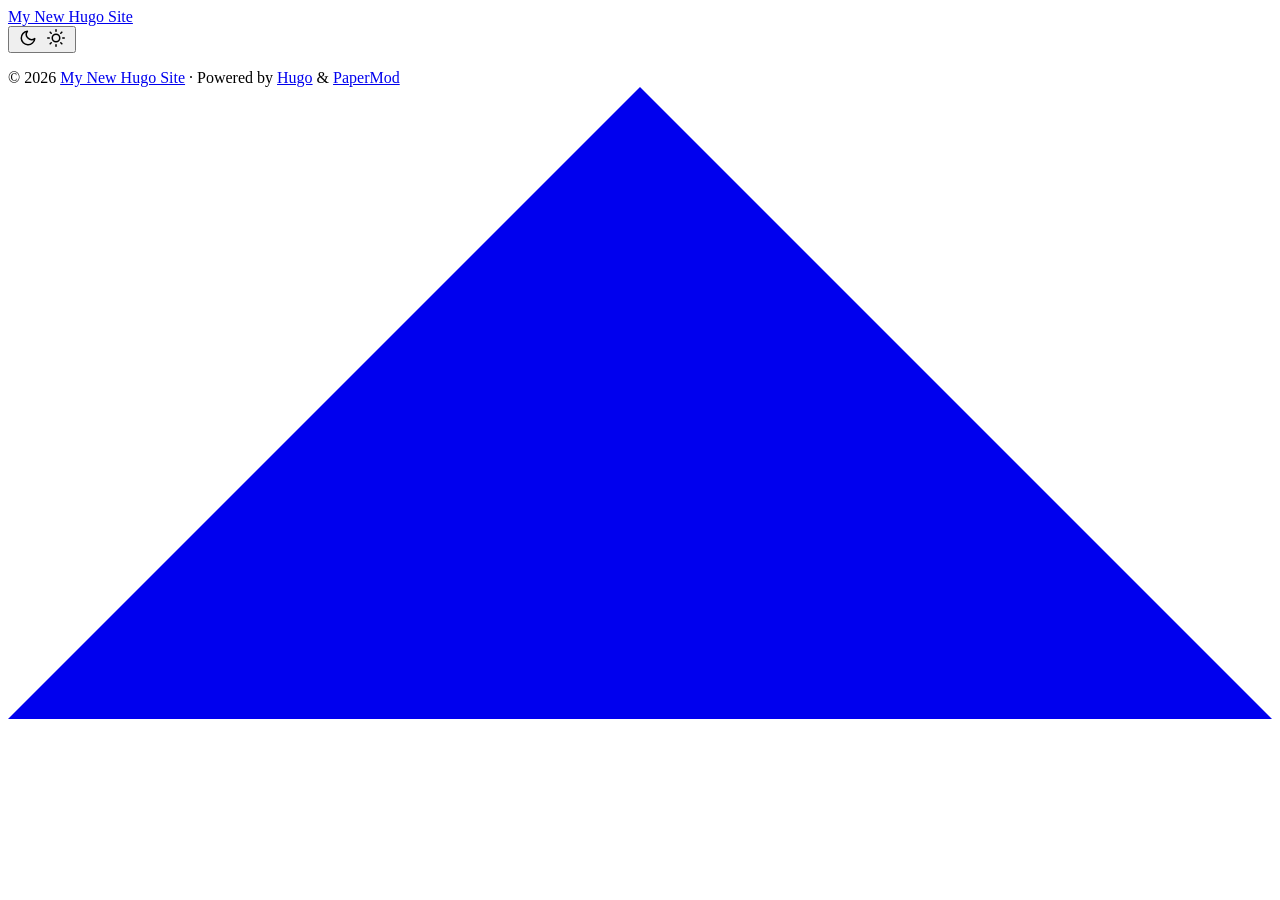
==== public/index.html @ 01aa838e "Initialization of blog" ====
<!DOCTYPE html>
<html lang="en" dir="auto" data-theme="auto">

<head>
	<meta name="generator" content="Hugo 0.154.2"><script src="/livereload.js?mindelay=10&amp;v=2&amp;port=1313&amp;path=livereload" data-no-instant defer></script><meta charset="utf-8">
<meta http-equiv="X-UA-Compatible" content="IE=edge">
<meta name="viewport" content="width=device-width, initial-scale=1, shrink-to-fit=no">
<meta name="robots" content="noindex, nofollow">
<title>My New Hugo Site</title>

<meta name="description" content="">
<meta name="author" content="">
<link rel="canonical" href="http://localhost:1313/">
<link crossorigin="anonymous" href="/assets/css/stylesheet.343cc480b9ffc8f04ccbe5e968ad674880cab773ec19905e93033065c1e7a804.css" integrity="sha256-NDzEgLn/yPBMy&#43;XpaK1nSIDKt3PsGZBekwMwZcHnqAQ=" rel="preload stylesheet" as="style">
<link rel="icon" href="http://localhost:1313/favicon.ico">
<link rel="icon" type="image/png" sizes="16x16" href="http://localhost:1313/favicon-16x16.png">
<link rel="icon" type="image/png" sizes="32x32" href="http://localhost:1313/favicon-32x32.png">
<link rel="apple-touch-icon" href="http://localhost:1313/apple-touch-icon.png">
<link rel="mask-icon" href="http://localhost:1313/safari-pinned-tab.svg">
<meta name="theme-color" content="#2e2e33">
<meta name="msapplication-TileColor" content="#2e2e33">
<link rel="alternate" type="application/rss+xml" href="http://localhost:1313/index.xml" title="rss">
<link rel="alternate" hreflang="en" href="http://localhost:1313/">
<noscript>
    <style>
        #theme-toggle,
        .top-link {
            display: none;
        }

    </style>
    <style>
        @media (prefers-color-scheme: dark) {
            :root {
                --theme: rgb(29, 30, 32);
                --entry: rgb(46, 46, 51);
                --primary: rgb(218, 218, 219);
                --secondary: rgb(155, 156, 157);
                --tertiary: rgb(65, 66, 68);
                --content: rgb(196, 196, 197);
                --code-block-bg: rgb(46, 46, 51);
                --code-bg: rgb(55, 56, 62);
                --border: rgb(51, 51, 51);
                color-scheme: dark;
            }

            .list {
                background: var(--theme);
            }

            .toc {
                background: var(--entry);
            }
        }

        @media (prefers-color-scheme: light) {
            .list::-webkit-scrollbar-thumb {
                border-color: var(--code-bg);
            }
        }

    </style>
</noscript>
<script>
    if (localStorage.getItem("pref-theme") === "dark") {
        document.querySelector("html").dataset.theme = 'dark';
    } else if (localStorage.getItem("pref-theme") === "light") {
       document.querySelector("html").dataset.theme = 'light';
    } else if (window.matchMedia('(prefers-color-scheme: dark)').matches) {
        document.querySelector("html").dataset.theme = 'dark';
    } else {
        document.querySelector("html").dataset.theme = 'light';
    }

</script>
</head>
<body class="list" id="top">
    <header class="header">
    <nav class="nav">
        <div class="logo">
            <a href="http://localhost:1313/" accesskey="h" title="My New Hugo Site (Alt + H)">My New Hugo Site</a>
            <div class="logo-switches">
                <button id="theme-toggle" accesskey="t" title="(Alt + T)" aria-label="Toggle theme">
                    <svg id="moon" xmlns="http://www.w3.org/2000/svg" width="24" height="18" viewBox="0 0 24 24"
                        fill="none" stroke="currentColor" stroke-width="2" stroke-linecap="round"
                        stroke-linejoin="round">
                        <path d="M21 12.79A9 9 0 1 1 11.21 3 7 7 0 0 0 21 12.79z"></path>
                    </svg>
                    <svg id="sun" xmlns="http://www.w3.org/2000/svg" width="24" height="18" viewBox="0 0 24 24"
                        fill="none" stroke="currentColor" stroke-width="2" stroke-linecap="round"
                        stroke-linejoin="round">
                        <circle cx="12" cy="12" r="5"></circle>
                        <line x1="12" y1="1" x2="12" y2="3"></line>
                        <line x1="12" y1="21" x2="12" y2="23"></line>
                        <line x1="4.22" y1="4.22" x2="5.64" y2="5.64"></line>
                        <line x1="18.36" y1="18.36" x2="19.78" y2="19.78"></line>
                        <line x1="1" y1="12" x2="3" y2="12"></line>
                        <line x1="21" y1="12" x2="23" y2="12"></line>
                        <line x1="4.22" y1="19.78" x2="5.64" y2="18.36"></line>
                        <line x1="18.36" y1="5.64" x2="19.78" y2="4.22"></line>
                    </svg>
                </button>
            </div>
        </div>
        <ul id="menu">
        </ul>
    </nav>
</header>
<main class="main"> 
    </main>
    
<footer class="footer">
        <span>&copy; 2026 <a href="http://localhost:1313/">My New Hugo Site</a></span> · 

    <span>
        Powered by
        <a href="https://gohugo.io/" rel="noopener noreferrer" target="_blank">Hugo</a> &
        <a href="https://github.com/adityatelange/hugo-PaperMod/" rel="noopener" target="_blank">PaperMod</a>
    </span>
</footer>
<a href="#top" aria-label="go to top" title="Go to Top (Alt + G)" class="top-link" id="top-link" accesskey="g">
    <svg xmlns="http://www.w3.org/2000/svg" viewBox="0 0 12 6" fill="currentColor">
        <path d="M12 6H0l6-6z" />
    </svg>
</a>

<script>
    let menu = document.getElementById('menu');
    if (menu) {
        
        const scrollPosition = localStorage.getItem("menu-scroll-position");
        if (scrollPosition) {
            menu.scrollLeft = parseInt(scrollPosition, 10);
        }
        
        menu.onscroll = function () {
            localStorage.setItem("menu-scroll-position", menu.scrollLeft);
        }
    }

    document.querySelectorAll('a[href^="#"]').forEach(anchor => {
        anchor.addEventListener("click", function (e) {
            e.preventDefault();
            var id = this.getAttribute("href").substr(1);
            if (!window.matchMedia('(prefers-reduced-motion: reduce)').matches) {
                document.querySelector(`[id='${decodeURIComponent(id)}']`).scrollIntoView({
                    behavior: "smooth"
                });
            } else {
                document.querySelector(`[id='${decodeURIComponent(id)}']`).scrollIntoView();
            }
            if (id === "top") {
                history.replaceState(null, null, " ");
            } else {
                history.pushState(null, null, `#${id}`);
            }
        });
    });

</script>
<script>
    var mybutton = document.getElementById("top-link");
    window.onscroll = function () {
        if (document.body.scrollTop > 800 || document.documentElement.scrollTop > 800) {
            mybutton.style.visibility = "visible";
            mybutton.style.opacity = "1";
        } else {
            mybutton.style.visibility = "hidden";
            mybutton.style.opacity = "0";
        }
    };

</script>
<script>
    document.getElementById("theme-toggle").addEventListener("click", () => {
        const html = document.querySelector("html");
        if (html.dataset.theme === "dark") {
            html.dataset.theme = 'light';
            localStorage.setItem("pref-theme", 'light');
        } else {
            html.dataset.theme = 'dark';
            localStorage.setItem("pref-theme", 'dark');
        }
    })

</script>
</body>

</html>
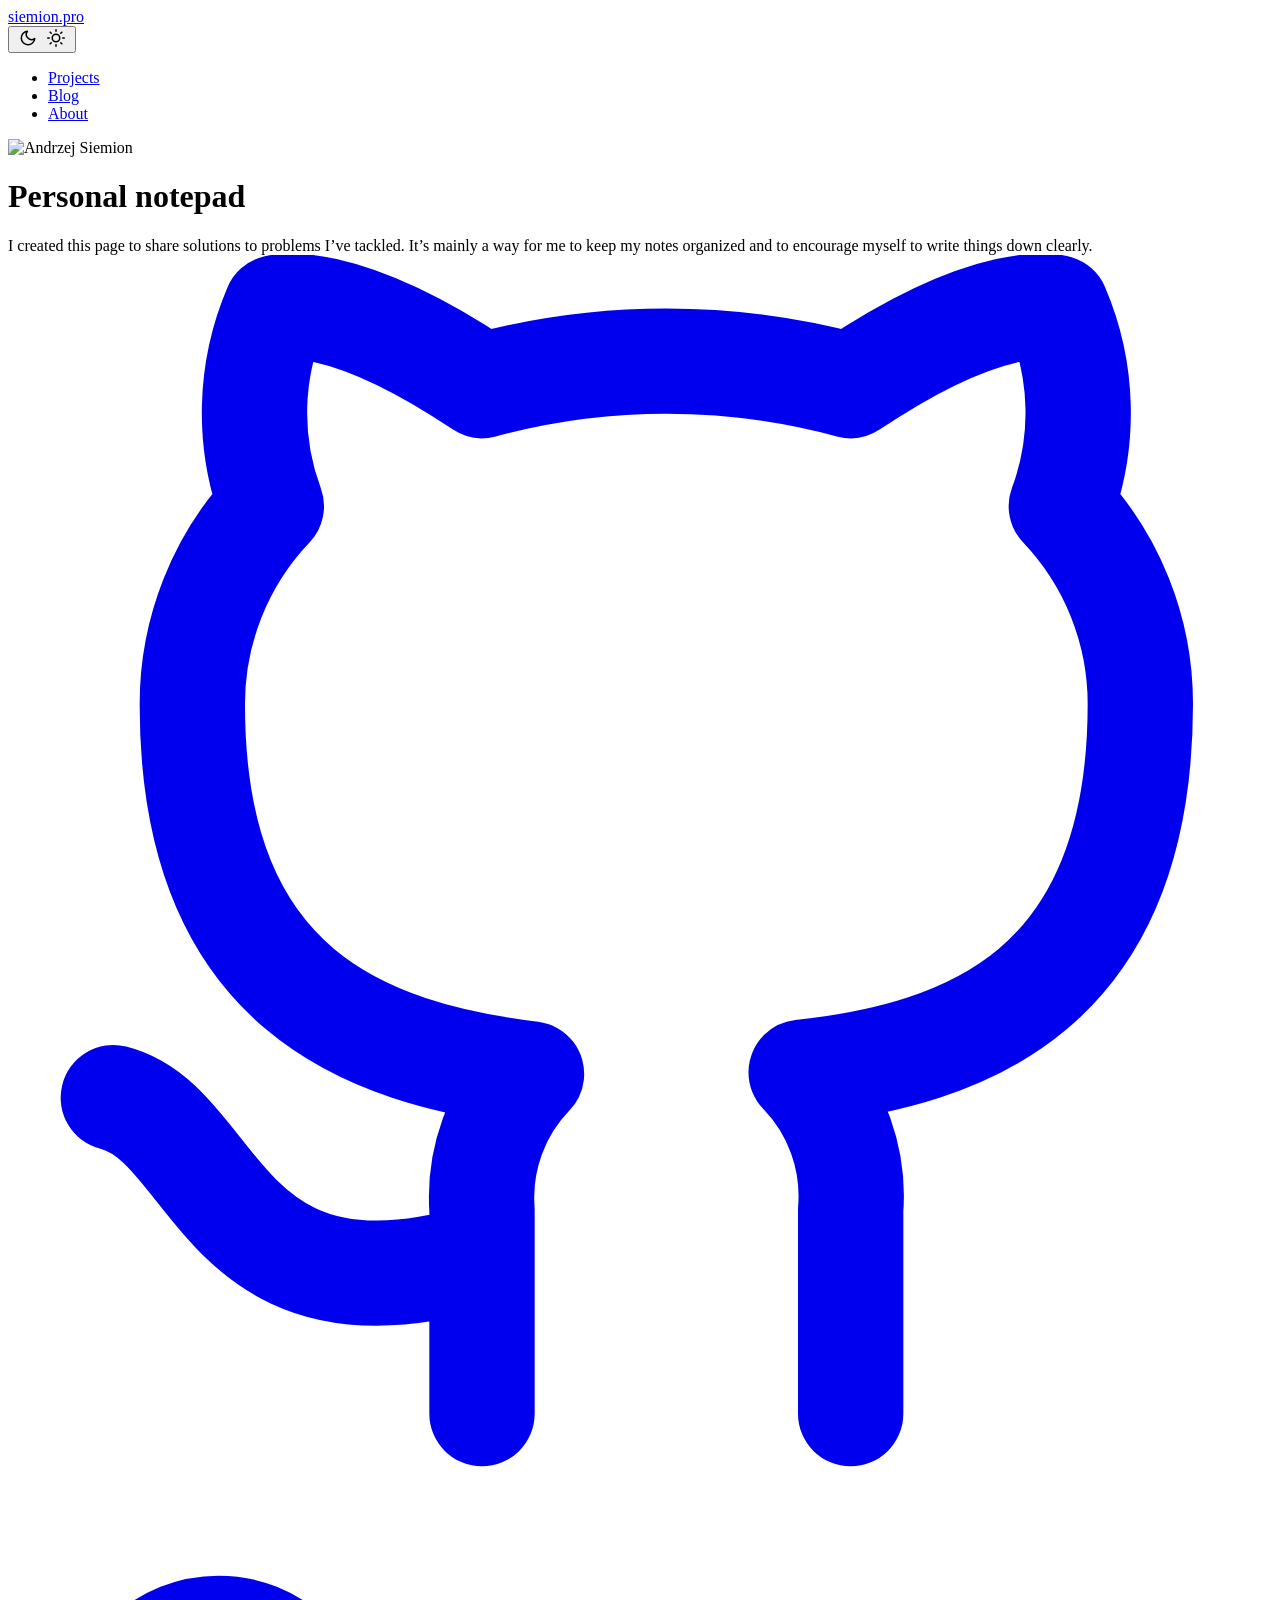
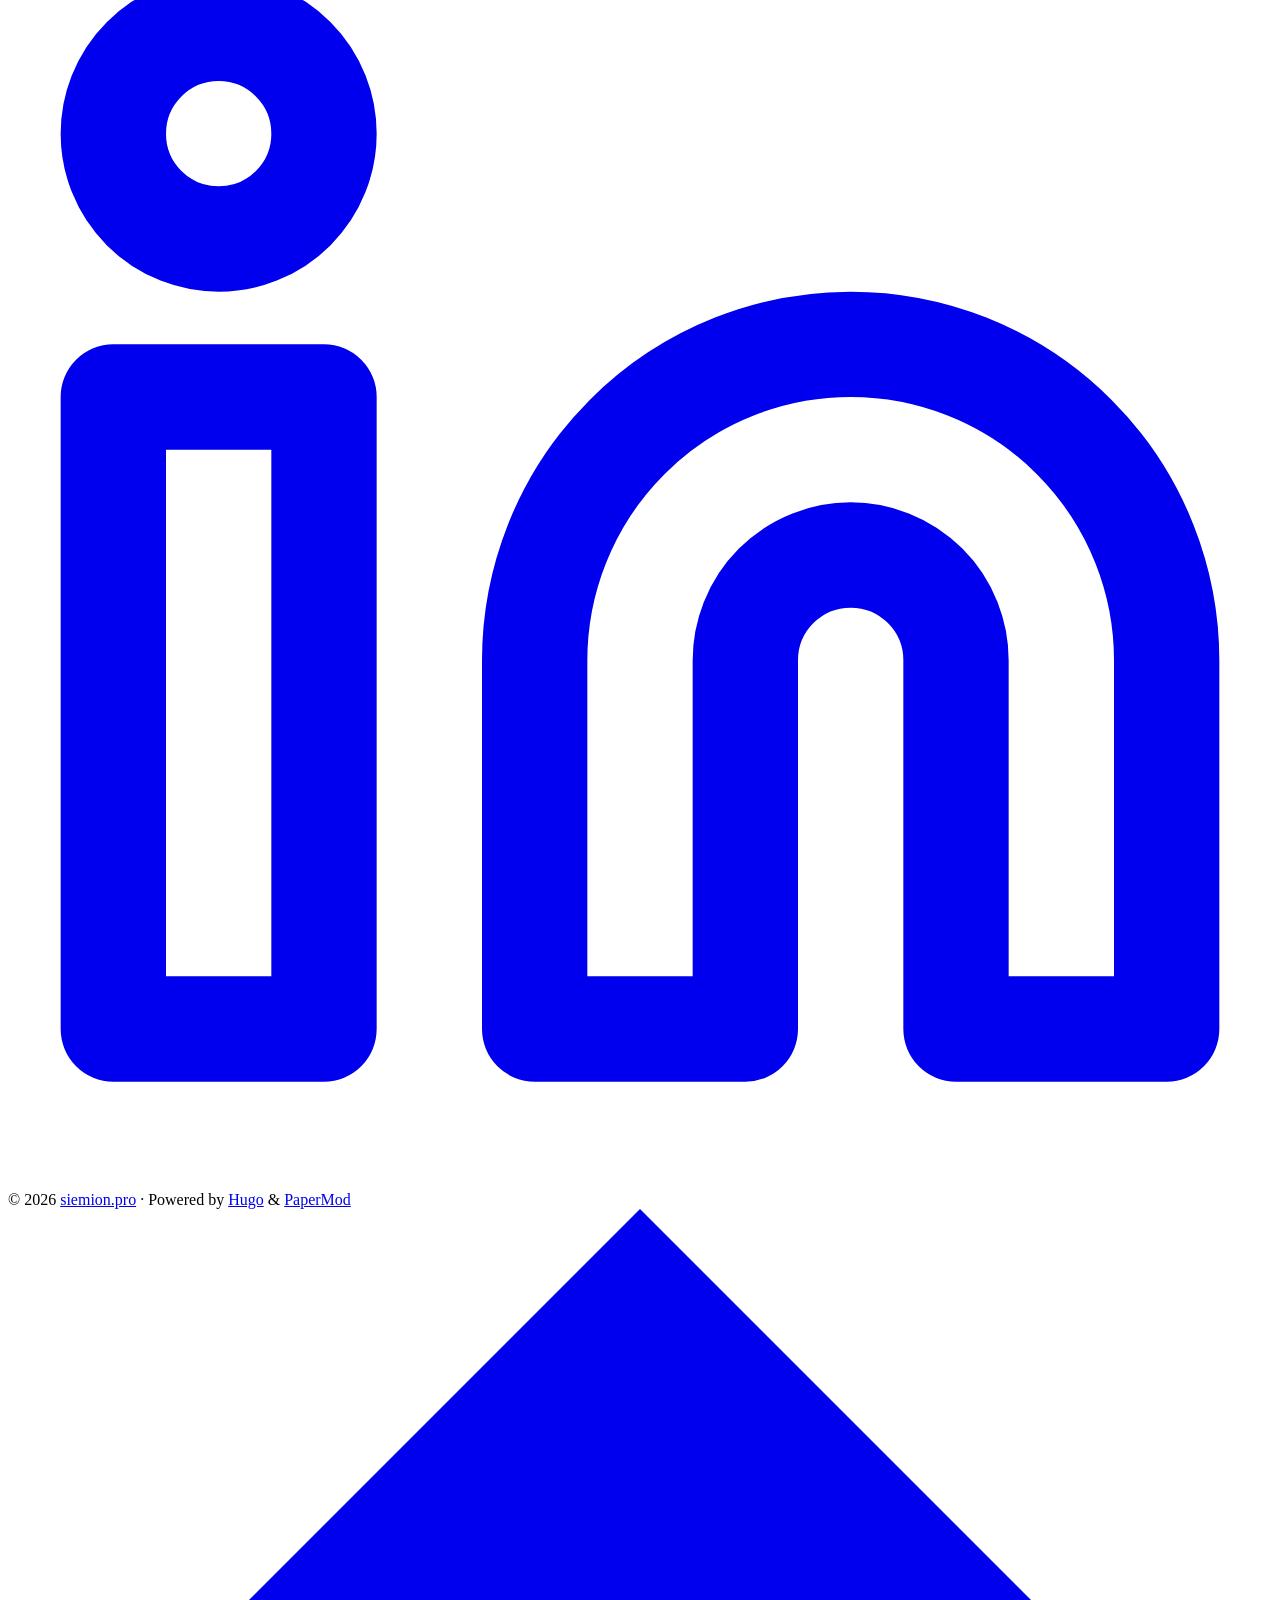
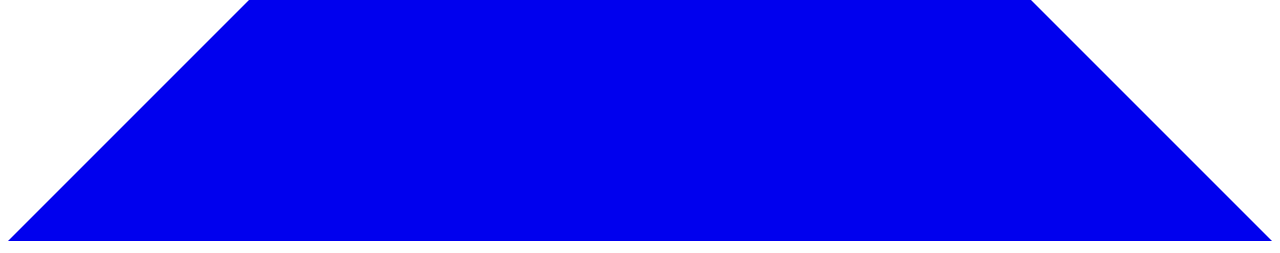
==== commit dc044924: "Added publication" ====
--- a/public/index.html
+++ b/public/index.html
@@ -1,189 +1,8 @@
-<!DOCTYPE html>
-<html lang="en" dir="auto" data-theme="auto">
-
-<head>
-	<meta name="generator" content="Hugo 0.154.2"><script src="/livereload.js?mindelay=10&amp;v=2&amp;port=1313&amp;path=livereload" data-no-instant defer></script><meta charset="utf-8">
-<meta http-equiv="X-UA-Compatible" content="IE=edge">
-<meta name="viewport" content="width=device-width, initial-scale=1, shrink-to-fit=no">
-<meta name="robots" content="noindex, nofollow">
-<title>My New Hugo Site</title>
-
-<meta name="description" content="">
-<meta name="author" content="">
-<link rel="canonical" href="http://localhost:1313/">
-<link crossorigin="anonymous" href="/assets/css/stylesheet.343cc480b9ffc8f04ccbe5e968ad674880cab773ec19905e93033065c1e7a804.css" integrity="sha256-NDzEgLn/yPBMy&#43;XpaK1nSIDKt3PsGZBekwMwZcHnqAQ=" rel="preload stylesheet" as="style">
-<link rel="icon" href="http://localhost:1313/favicon.ico">
-<link rel="icon" type="image/png" sizes="16x16" href="http://localhost:1313/favicon-16x16.png">
-<link rel="icon" type="image/png" sizes="32x32" href="http://localhost:1313/favicon-32x32.png">
-<link rel="apple-touch-icon" href="http://localhost:1313/apple-touch-icon.png">
-<link rel="mask-icon" href="http://localhost:1313/safari-pinned-tab.svg">
-<meta name="theme-color" content="#2e2e33">
-<meta name="msapplication-TileColor" content="#2e2e33">
-<link rel="alternate" type="application/rss+xml" href="http://localhost:1313/index.xml" title="rss">
-<link rel="alternate" hreflang="en" href="http://localhost:1313/">
-<noscript>
-    <style>
-        #theme-toggle,
-        .top-link {
-            display: none;
-        }
-
-    </style>
-    <style>
-        @media (prefers-color-scheme: dark) {
-            :root {
-                --theme: rgb(29, 30, 32);
-                --entry: rgb(46, 46, 51);
-                --primary: rgb(218, 218, 219);
-                --secondary: rgb(155, 156, 157);
-                --tertiary: rgb(65, 66, 68);
-                --content: rgb(196, 196, 197);
-                --code-block-bg: rgb(46, 46, 51);
-                --code-bg: rgb(55, 56, 62);
-                --border: rgb(51, 51, 51);
-                color-scheme: dark;
-            }
-
-            .list {
-                background: var(--theme);
-            }
-
-            .toc {
-                background: var(--entry);
-            }
-        }
-
-        @media (prefers-color-scheme: light) {
-            .list::-webkit-scrollbar-thumb {
-                border-color: var(--code-bg);
-            }
-        }
-
-    </style>
-</noscript>
-<script>
-    if (localStorage.getItem("pref-theme") === "dark") {
-        document.querySelector("html").dataset.theme = 'dark';
-    } else if (localStorage.getItem("pref-theme") === "light") {
-       document.querySelector("html").dataset.theme = 'light';
-    } else if (window.matchMedia('(prefers-color-scheme: dark)').matches) {
-        document.querySelector("html").dataset.theme = 'dark';
-    } else {
-        document.querySelector("html").dataset.theme = 'light';
-    }
-
-</script>
-</head>
-<body class="list" id="top">
-    <header class="header">
-    <nav class="nav">
-        <div class="logo">
-            <a href="http://localhost:1313/" accesskey="h" title="My New Hugo Site (Alt + H)">My New Hugo Site</a>
-            <div class="logo-switches">
-                <button id="theme-toggle" accesskey="t" title="(Alt + T)" aria-label="Toggle theme">
-                    <svg id="moon" xmlns="http://www.w3.org/2000/svg" width="24" height="18" viewBox="0 0 24 24"
-                        fill="none" stroke="currentColor" stroke-width="2" stroke-linecap="round"
-                        stroke-linejoin="round">
-                        <path d="M21 12.79A9 9 0 1 1 11.21 3 7 7 0 0 0 21 12.79z"></path>
-                    </svg>
-                    <svg id="sun" xmlns="http://www.w3.org/2000/svg" width="24" height="18" viewBox="0 0 24 24"
-                        fill="none" stroke="currentColor" stroke-width="2" stroke-linecap="round"
-                        stroke-linejoin="round">
-                        <circle cx="12" cy="12" r="5"></circle>
-                        <line x1="12" y1="1" x2="12" y2="3"></line>
-                        <line x1="12" y1="21" x2="12" y2="23"></line>
-                        <line x1="4.22" y1="4.22" x2="5.64" y2="5.64"></line>
-                        <line x1="18.36" y1="18.36" x2="19.78" y2="19.78"></line>
-                        <line x1="1" y1="12" x2="3" y2="12"></line>
-                        <line x1="21" y1="12" x2="23" y2="12"></line>
-                        <line x1="4.22" y1="19.78" x2="5.64" y2="18.36"></line>
-                        <line x1="18.36" y1="5.64" x2="19.78" y2="4.22"></line>
-                    </svg>
-                </button>
-            </div>
-        </div>
-        <ul id="menu">
-        </ul>
-    </nav>
-</header>
-<main class="main"> 
-    </main>
-    
-<footer class="footer">
-        <span>&copy; 2026 <a href="http://localhost:1313/">My New Hugo Site</a></span> · 
-
-    <span>
-        Powered by
-        <a href="https://gohugo.io/" rel="noopener noreferrer" target="_blank">Hugo</a> &
-        <a href="https://github.com/adityatelange/hugo-PaperMod/" rel="noopener" target="_blank">PaperMod</a>
-    </span>
-</footer>
-<a href="#top" aria-label="go to top" title="Go to Top (Alt + G)" class="top-link" id="top-link" accesskey="g">
-    <svg xmlns="http://www.w3.org/2000/svg" viewBox="0 0 12 6" fill="currentColor">
-        <path d="M12 6H0l6-6z" />
-    </svg>
-</a>
-
-<script>
-    let menu = document.getElementById('menu');
-    if (menu) {
-        
-        const scrollPosition = localStorage.getItem("menu-scroll-position");
-        if (scrollPosition) {
-            menu.scrollLeft = parseInt(scrollPosition, 10);
-        }
-        
-        menu.onscroll = function () {
-            localStorage.setItem("menu-scroll-position", menu.scrollLeft);
-        }
-    }
-
-    document.querySelectorAll('a[href^="#"]').forEach(anchor => {
-        anchor.addEventListener("click", function (e) {
-            e.preventDefault();
-            var id = this.getAttribute("href").substr(1);
-            if (!window.matchMedia('(prefers-reduced-motion: reduce)').matches) {
-                document.querySelector(`[id='${decodeURIComponent(id)}']`).scrollIntoView({
-                    behavior: "smooth"
-                });
-            } else {
-                document.querySelector(`[id='${decodeURIComponent(id)}']`).scrollIntoView();
-            }
-            if (id === "top") {
-                history.replaceState(null, null, " ");
-            } else {
-                history.pushState(null, null, `#${id}`);
-            }
-        });
-    });
-
-</script>
-<script>
-    var mybutton = document.getElementById("top-link");
-    window.onscroll = function () {
-        if (document.body.scrollTop > 800 || document.documentElement.scrollTop > 800) {
-            mybutton.style.visibility = "visible";
-            mybutton.style.opacity = "1";
-        } else {
-            mybutton.style.visibility = "hidden";
-            mybutton.style.opacity = "0";
-        }
-    };
-
-</script>
-<script>
-    document.getElementById("theme-toggle").addEventListener("click", () => {
-        const html = document.querySelector("html");
-        if (html.dataset.theme === "dark") {
-            html.dataset.theme = 'light';
-            localStorage.setItem("pref-theme", 'light');
-        } else {
-            html.dataset.theme = 'dark';
-            localStorage.setItem("pref-theme", 'dark');
-        }
-    })
-
-</script>
-</body>
-
-</html>
+<!doctype html><html lang=en dir=auto data-theme=auto><head><meta name=generator content="Hugo 0.154.2"><meta charset=utf-8><meta http-equiv=X-UA-Compatible content="IE=edge"><meta name=viewport content="width=device-width,initial-scale=1,shrink-to-fit=no"><meta name=robots content="index, follow"><title>siemion.pro</title><meta name=keywords content="Blog,Portfolio,PaperMod"><meta name=description content="Semi public semi private notes that can be helpful for others but mainly are creaed for me"><meta name=author content="Andrzej Siemion"><link rel=canonical href=https://siemion.pro/><link crossorigin=anonymous href=/assets/css/stylesheet.da3211e5ef867bf2b75fd5a6515cfed7195c011e8ab735694e203810a827097b.css integrity="sha256-2jIR5e+Ge/K3X9WmUVz+1xlcAR6KtzVpTiA4EKgnCXs=" rel="preload stylesheet" as=style><link rel=icon href=https://siemion.pro/%3Clink%20/%20abs%20url%3E><link rel=icon type=image/png sizes=16x16 href=https://siemion.pro/%3Clink%20/%20abs%20url%3E><link rel=icon type=image/png sizes=32x32 href=https://siemion.pro/%3Clink%20/%20abs%20url%3E><link rel=apple-touch-icon href=https://siemion.pro/%3Clink%20/%20abs%20url%3E><link rel=mask-icon href=https://siemion.pro/%3Clink%20/%20abs%20url%3E><meta name=theme-color content="#2e2e33"><meta name=msapplication-TileColor content="#2e2e33"><link rel=alternate type=application/rss+xml href=https://siemion.pro/index.xml title=rss><link rel=alternate hreflang=en href=https://siemion.pro/><noscript><style>#theme-toggle,.top-link{display:none}</style><style>@media(prefers-color-scheme:dark){:root{--theme:rgb(29, 30, 32);--entry:rgb(46, 46, 51);--primary:rgb(218, 218, 219);--secondary:rgb(155, 156, 157);--tertiary:rgb(65, 66, 68);--content:rgb(196, 196, 197);--code-block-bg:rgb(46, 46, 51);--code-bg:rgb(55, 56, 62);--border:rgb(51, 51, 51);color-scheme:dark}.list{background:var(--theme)}.toc{background:var(--entry)}}@media(prefers-color-scheme:light){.list::-webkit-scrollbar-thumb{border-color:var(--code-bg)}}</style></noscript><script>localStorage.getItem("pref-theme")==="dark"?document.querySelector("html").dataset.theme="dark":localStorage.getItem("pref-theme")==="light"?document.querySelector("html").dataset.theme="light":window.matchMedia("(prefers-color-scheme: dark)").matches?document.querySelector("html").dataset.theme="dark":document.querySelector("html").dataset.theme="light"</script><meta property="og:url" content="https://siemion.pro/"><meta property="og:site_name" content="siemion.pro"><meta property="og:title" content="siemion.pro"><meta property="og:description" content="Semi public semi private notes that can be helpful for others but mainly are creaed for me"><meta property="og:locale" content="en-us"><meta property="og:type" content="website"><meta property="og:image" content="https://siemion.pro/%3Clink%20or%20path%20of%20image%20for%20opengraph,%20twitter-cards%3E"><meta name=twitter:card content="summary_large_image"><meta name=twitter:image content="https://siemion.pro/%3Clink%20or%20path%20of%20image%20for%20opengraph,%20twitter-cards%3E"><meta name=twitter:title content="siemion.pro"><meta name=twitter:description content="Semi public semi private notes that can be helpful for others but mainly are creaed for me"><script type=application/ld+json>{"@context":"https://schema.org","@type":"Organization","name":"siemion.pro","url":"https://siemion.pro/","description":"Semi public semi private notes that can be helpful for others but mainly are creaed for me","logo":"https://siemion.pro/%3Clink%20/%20abs%20url%3E","sameAs":["https://github.com/andrzejsiemion/","https://www.linkedin.com/in/andrzej-siemion/"]}</script></head><body class=list id=top><header class=header><nav class=nav><div class=logo><a href=https://siemion.pro/ accesskey=h title="siemion.pro (Alt + H)"><img src=https://siemion.pro/apple-touch-icon.png alt aria-label=logo height=35>siemion.pro</a><div class=logo-switches><button id=theme-toggle accesskey=t title="(Alt + T)" aria-label="Toggle theme">
+<svg id="moon" width="24" height="18" viewBox="0 0 24 24" fill="none" stroke="currentColor" stroke-width="2" stroke-linecap="round" stroke-linejoin="round"><path d="M21 12.79A9 9 0 1111.21 3 7 7 0 0021 12.79z"/></svg>
+<svg id="sun" width="24" height="18" viewBox="0 0 24 24" fill="none" stroke="currentColor" stroke-width="2" stroke-linecap="round" stroke-linejoin="round"><circle cx="12" cy="12" r="5"/><line x1="12" y1="1" x2="12" y2="3"/><line x1="12" y1="21" x2="12" y2="23"/><line x1="4.22" y1="4.22" x2="5.64" y2="5.64"/><line x1="18.36" y1="18.36" x2="19.78" y2="19.78"/><line x1="1" y1="12" x2="3" y2="12"/><line x1="21" y1="12" x2="23" y2="12"/><line x1="4.22" y1="19.78" x2="5.64" y2="18.36"/><line x1="18.36" y1="5.64" x2="19.78" y2="4.22"/></svg></button></div></div><ul id=menu><li><a href=https://siemion.pro/projects/ title=Projects><span>Projects</span></a></li><li><a href=https://siemion.pro/blog/ title=Blog><span>Blog</span></a></li><li><a href=https://siemion.pro/about/ title=About><span>About</span></a></li></ul></nav></header><main class=main><div class=profile><div class=profile_inner><img draggable=false src=https://avatars.githubusercontent.com/u/36746797?v4 alt="Andrzej Siemion" title="Andrzej Siemion" height=120 width=120><h1>Personal notepad</h1><span>I created this page to share solutions to problems I&rsquo;ve tackled. It&rsquo;s mainly a way for me to keep my notes organized and to encourage myself to write things down clearly.</span><div class=social-icons><a href=https://github.com/andrzejsiemion/ target=_blank rel="noopener noreferrer me" title=Github><svg viewBox="0 0 24 24" fill="none" stroke="currentColor" stroke-width="2" stroke-linecap="round" stroke-linejoin="round"><path d="M9 19c-5 1.5-5-2.5-7-3m14 6v-3.87a3.37 3.37.0 00-.94-2.61c3.14-.35 6.44-1.54 6.44-7A5.44 5.44.0 0020 4.77 5.07 5.07.0 0019.91 1S18.73.65 16 2.48a13.38 13.38.0 00-7 0C6.27.65 5.09 1 5.09 1A5.07 5.07.0 005 4.77 5.44 5.44.0 003.5 8.55c0 5.42 3.3 6.61 6.44 7A3.37 3.37.0 009 18.13V22"/></svg>
+</a><a href=https://www.linkedin.com/in/andrzej-siemion/ target=_blank rel="noopener noreferrer me" title=Linkedin><svg viewBox="0 0 24 24" fill="none" stroke="currentColor" stroke-width="2" stroke-linecap="round" stroke-linejoin="round"><path d="M16 8a6 6 0 016 6v7h-4v-7a2 2 0 00-2-2 2 2 0 00-2 2v7h-4v-7a6 6 0 016-6z"/><rect x="2" y="9" width="4" height="12"/><circle cx="4" cy="4" r="2"/></svg></a></div></div></div></main><footer class=footer><span>&copy; 2026 <a href=https://siemion.pro/>siemion.pro</a></span> ·
+<span>Powered by
+<a href=https://gohugo.io/ rel="noopener noreferrer" target=_blank>Hugo</a> &
+<a href=https://github.com/adityatelange/hugo-PaperMod/ rel=noopener target=_blank>PaperMod</a></span></footer><a href=#top aria-label="go to top" title="Go to Top (Alt + G)" class=top-link id=top-link accesskey=g><svg viewBox="0 0 12 6" fill="currentColor"><path d="M12 6H0l6-6z"/></svg>
+</a><script>let menu=document.getElementById("menu");if(menu){const e=localStorage.getItem("menu-scroll-position");e&&(menu.scrollLeft=parseInt(e,10)),menu.onscroll=function(){localStorage.setItem("menu-scroll-position",menu.scrollLeft)}}document.querySelectorAll('a[href^="#"]').forEach(e=>{e.addEventListener("click",function(e){e.preventDefault();var t=this.getAttribute("href").substr(1);window.matchMedia("(prefers-reduced-motion: reduce)").matches?document.querySelector(`[id='${decodeURIComponent(t)}']`).scrollIntoView():document.querySelector(`[id='${decodeURIComponent(t)}']`).scrollIntoView({behavior:"smooth"}),t==="top"?history.replaceState(null,null," "):history.pushState(null,null,`#${t}`)})})</script><script>var mybutton=document.getElementById("top-link");window.onscroll=function(){document.body.scrollTop>800||document.documentElement.scrollTop>800?(mybutton.style.visibility="visible",mybutton.style.opacity="1"):(mybutton.style.visibility="hidden",mybutton.style.opacity="0")}</script><script>document.getElementById("theme-toggle").addEventListener("click",()=>{const e=document.querySelector("html");e.dataset.theme==="dark"?(e.dataset.theme="light",localStorage.setItem("pref-theme","light")):(e.dataset.theme="dark",localStorage.setItem("pref-theme","dark"))})</script></body></html>
